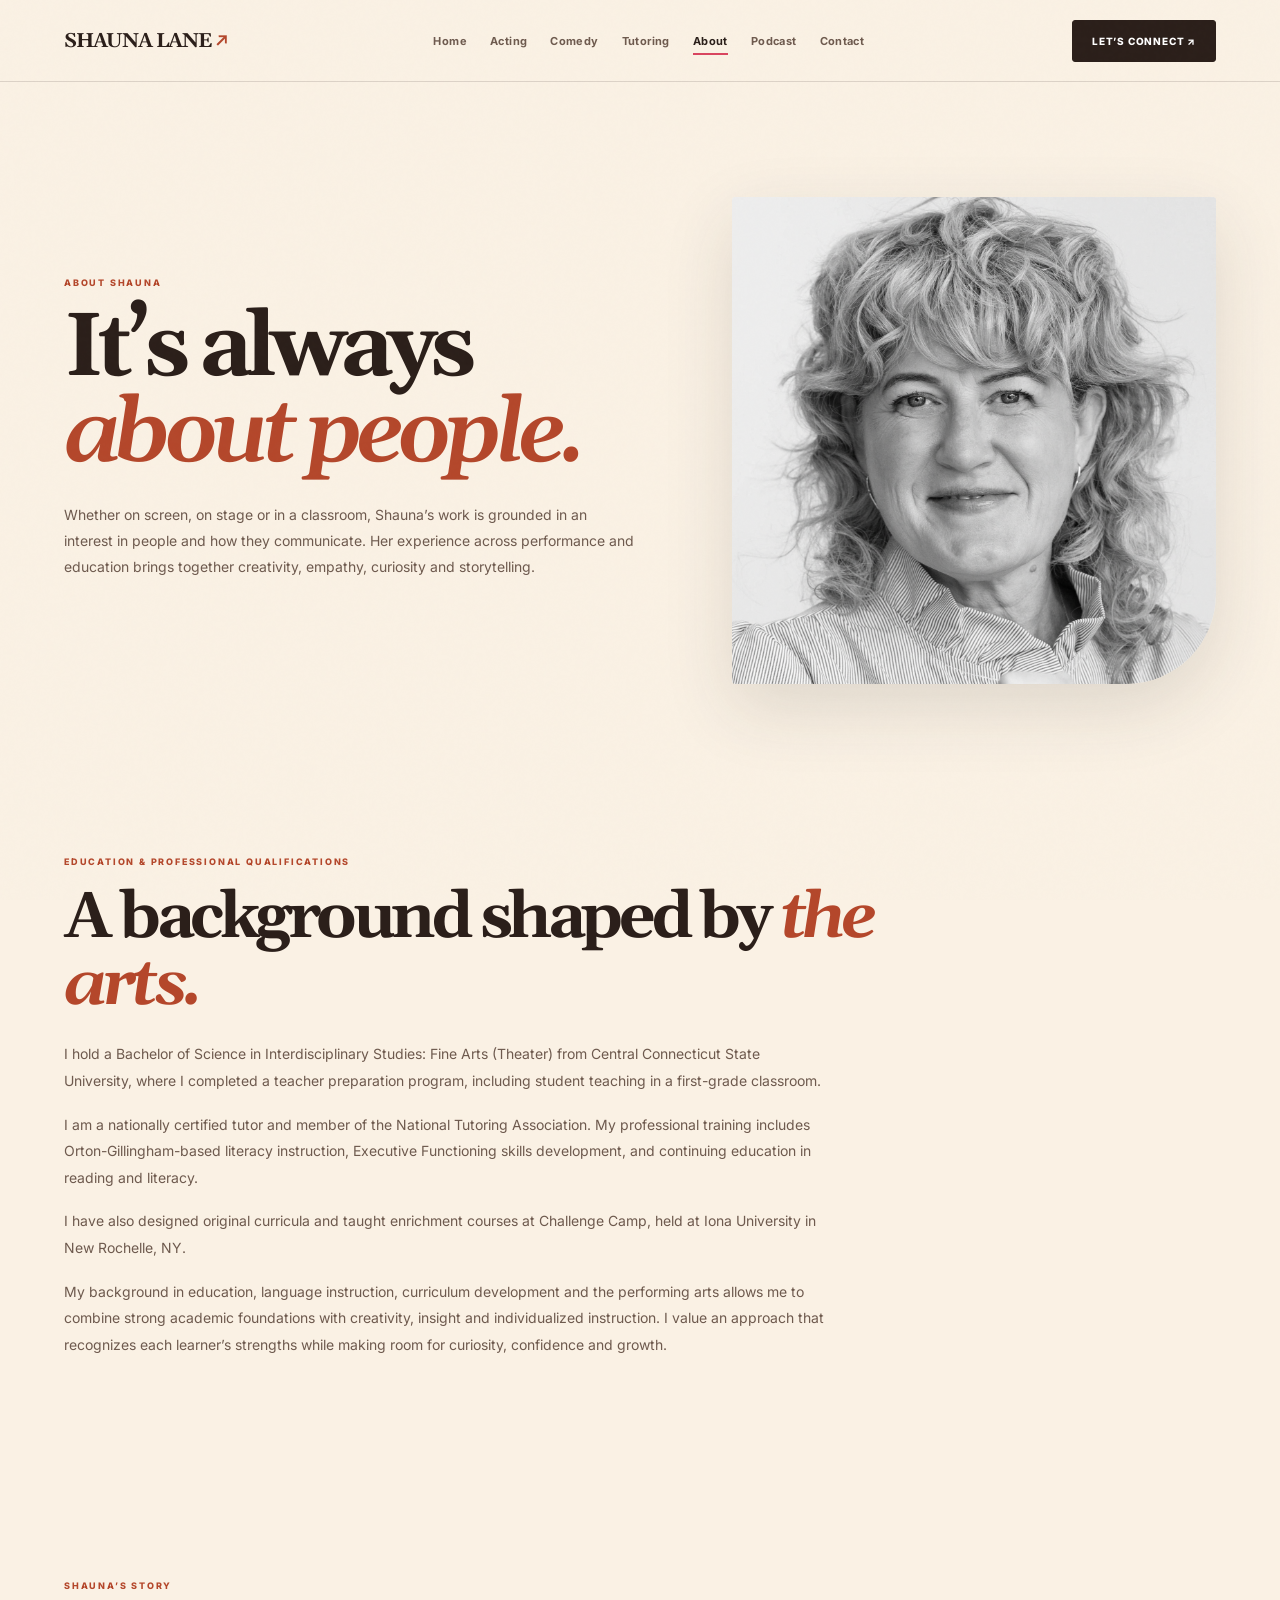
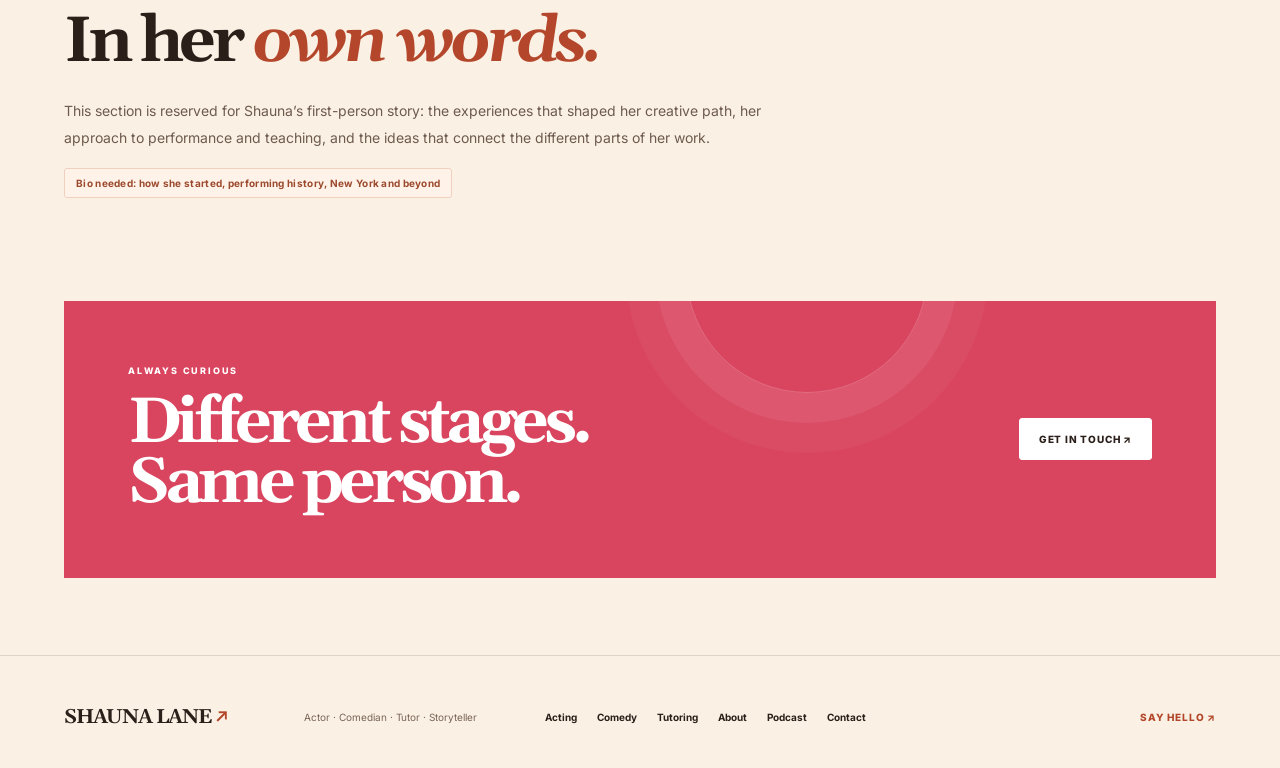
==== about.html @ a424e6a2 "Add files via upload" ====
<!doctype html><html lang="en"><head><meta charset="utf-8"><meta name="viewport" content="width=device-width,initial-scale=1"><meta name="theme-color" content="#faf1e4"><meta name="robots" content="noindex"><title>About Shauna Lane</title><meta name="description" content="A performer and educator whose worlds are connected by curiosity, communication and story."><link rel="stylesheet" href="style.css"></head><body><div class="progress" id="progress"></div><header class="topbar"><a class="wordmark" href="index.html">SHAUNA LANE<span>↗</span></a><nav id="nav"><a class="" href="index.html">Home</a><a class="" href="acting.html">Acting</a><a class="" href="comedy.html">Comedy</a><a class="" href="tutoring.html">Tutoring</a><a class="active" href="about.html">About</a><a class="" href="podcast.html">Podcast</a><a class="" href="contact.html">Contact</a></nav><a class="connect" href="contact.html">LET’S CONNECT ↗</a><button class="menu" id="menu" aria-label="Toggle navigation" aria-expanded="false">☰</button></header><main><section class="page-hero"><div><div class="eyebrow">ABOUT SHAUNA</div><h1>It’s always<br><em>about people.</em></h1><p>Whether on screen, on stage or in a classroom, Shauna’s work is grounded in an interest in people and how they communicate. Her experience across performance and education brings together creativity, empathy, curiosity and storytelling.</p></div><img src="assets/tutoring.jpg" alt="" style="filter:grayscale(1);object-position:center 20%"></section><section class="section editorial-copy"><div class="eyebrow">EDUCATION & PROFESSIONAL QUALIFICATIONS</div><h2>A background shaped by <em>the arts.</em></h2><p>I hold a Bachelor of Science in Interdisciplinary Studies: Fine Arts (Theater) from Central Connecticut State University, where I completed a teacher preparation program, including student teaching in a first-grade classroom.</p><p>I am a nationally certified tutor and member of the National Tutoring Association. My professional training includes Orton-Gillingham-based literacy instruction, Executive Functioning skills development, and continuing education in reading and literacy.</p><p>I have also designed original curricula and taught enrichment courses at Challenge Camp, held at Iona University in New Rochelle, NY.</p><p>My background in education, language instruction, curriculum development and the performing arts allows me to combine strong academic foundations with creativity, insight and individualized instruction. I value an approach that recognizes each learner’s strengths while making room for curiosity, confidence and growth.</p></section><section class="section editorial-copy"><div class="eyebrow">SHAUNA’S STORY</div><h2>In her <em>own words.</em></h2><p>This section is reserved for Shauna’s first-person story: the experiences that shaped her creative path, her approach to performance and teaching, and the ideas that connect the different parts of her work.</p><span class="tbd">Bio needed: how she started, performing history, New York and beyond</span></section><section class="cta"><div><div class="eyebrow" style="color:#fff">ALWAYS CURIOUS</div><h2>Different stages.<br>Same person.</h2></div><a class="button" href="contact.html">GET IN TOUCH ↗</a></section></main><footer><a class="wordmark" href="index.html">SHAUNA LANE<span>↗</span></a><p>Actor · Comedian · Tutor · Storyteller</p><div class="footer-links"><a href="acting.html">Acting</a><a href="comedy.html">Comedy</a><a href="tutoring.html">Tutoring</a><a href="about.html">About</a><a href="podcast.html">Podcast</a><a href="contact.html">Contact</a></div><a href="mailto:shaunalaneproductions@gmail.com">SAY HELLO ↗</a></footer><script src="script.js"></script></body></html>
---- style.css ----
@import url('https://fonts.googleapis.com/css2?family=Gelasio:ital,wght@0,500;0,700;1,500&family=Inter:wght@400;500;600;800&display=swap');

:root{
  --paper:#faf1e4;--paper-2:#f3e3cc;--ink:#2b1f1a;--muted:#7a6458;
  --blue:#b4472b;--blue-deep:#8f3519;--orange:#d9455f;--lime:#f6c453;
  --card:#fffaf2;--line:rgba(43,31,26,.14);--shadow:0 24px 70px rgba(90,45,20,.14);
  --ease:cubic-bezier(.2,.75,.25,1);--radius:8px;
}
*{box-sizing:border-box}
html{scroll-behavior:smooth;scroll-padding-top:90px}
body{margin:0;background:var(--paper);color:var(--ink);font-family:'Inter',sans-serif;overflow-x:hidden}
body:before{content:"";position:fixed;inset:0;pointer-events:none;z-index:50;opacity:.12;background-image:url("data:image/svg+xml,%3Csvg viewBox='0 0 180 180' xmlns='http://www.w3.org/2000/svg'%3E%3Cfilter id='n'%3E%3CfeTurbulence type='fractalNoise' baseFrequency='.9' numOctaves='3' stitchTiles='stitch'/%3E%3C/filter%3E%3Crect width='100%25' height='100%25' filter='url(%23n)' opacity='.12'/%3E%3C/svg%3E")}
a{color:inherit;text-decoration:none}
img,video{display:block;max-width:100%;object-fit:cover}
button,a{-webkit-tap-highlight-color:transparent}
::selection{background:var(--lime);color:var(--ink)}
.progress{height:3px;position:fixed;top:0;left:0;width:0;background:var(--orange);z-index:100;transition:width .08s linear}
.topbar{height:82px;padding:0 5vw;display:flex;align-items:center;justify-content:space-between;border-bottom:1px solid var(--line);background:rgba(250,241,228,.88);position:sticky;top:0;z-index:40;backdrop-filter:blur(18px);transition:height .35s var(--ease),box-shadow .35s}
.topbar.scrolled{height:68px;box-shadow:0 8px 30px rgba(90,45,20,.08)}
.wordmark{font-family:Gelasio,sans-serif;font-weight:800;font-size:20px;letter-spacing:-1.2px;white-space:nowrap}
.wordmark span{color:var(--blue);margin-left:5px;display:inline-block;transition:transform .3s}
.wordmark:hover span{transform:translate(3px,-3px)}
.topbar nav{display:flex;gap:clamp(13px,1.8vw,26px);font-size:11px;font-weight:700;letter-spacing:.035em}
.topbar nav a{position:relative;padding:9px 0;color:#6e5a4e;transition:color .25s}
.topbar nav a:after{content:"";position:absolute;left:0;bottom:2px;width:100%;height:2px;background:var(--orange);transform:scaleX(0);transform-origin:right;transition:transform .35s var(--ease)}
.topbar nav a:hover,.topbar nav a.active{color:var(--ink)}
.topbar nav a:hover:after,.topbar nav a.active:after{transform:scaleX(1);transform-origin:left}
.connect,.button{display:inline-flex;align-items:center;justify-content:center;gap:15px;padding:14px 19px;background:var(--ink);color:white;border-radius:3px;font-size:10px;font-weight:800;letter-spacing:.08em;border:1px solid var(--ink);cursor:pointer;transition:transform .3s var(--ease),background .3s,color .3s,box-shadow .3s;position:relative;overflow:hidden}
.connect:hover,.button:hover{background:var(--blue);border-color:var(--blue);color:#fff;transform:translateY(-3px);box-shadow:0 12px 25px rgba(180,71,43,.25)}
.button:active,.connect:active{transform:translateY(-1px)}
.menu{display:none;background:none;border:1px solid var(--line);border-radius:50%;width:42px;height:42px;font-size:19px;cursor:pointer}
.wrap{width:min(1240px,90vw);margin:auto}
.eyebrow{font-size:9px;text-transform:uppercase;letter-spacing:.2em;font-weight:800;color:var(--blue);margin-bottom:18px}
.hero{min-height:min(760px,calc(100vh - 82px));display:grid;grid-template-columns:.88fr 1.12fr;align-items:center;gap:4vw;padding:65px 5vw 78px;overflow:hidden}
.hero-copy{position:relative;z-index:2}
.hero h1{font:800 clamp(58px,8vw,118px)/.88 Gelasio,sans-serif;letter-spacing:-.09em;margin:0 0 27px;max-width:700px}
.hero h1 em{font-family:'Gelasio',serif;font-weight:600;letter-spacing:-.075em;color:var(--blue)}
.hero .intro{font-size:15px;line-height:1.8;max-width:390px;color:#6e5a4e;margin:0 0 27px}
.hero .tagline{font-size:14px;font-weight:700;margin:0 0 16px}
.hero .button{margin-top:4px}
.hero-visual{height:clamp(420px,43vw,590px);position:relative;isolation:isolate}
.hero-photo{position:absolute;right:3%;top:0;width:77%;height:100%;object-position:center;border-radius:3px 3px 130px 3px;filter:saturate(1.02);box-shadow:var(--shadow);animation:heroIn 1.1s var(--ease) both}
.hero-visual:before{content:'01';position:absolute;z-index:2;left:0;top:25px;font:800 22px Gelasio;color:var(--orange)}
.hero-visual:after{content:'SHAUNA LANE / ACTOR • COMEDIAN';position:absolute;bottom:0;right:0;writing-mode:vertical-rl;font-size:8px;letter-spacing:.2em;font-weight:800}
.photo-float{position:absolute;left:0;bottom:35px;width:36%;height:210px;border:8px solid var(--paper);box-shadow:0 12px 30px #0002;z-index:3;overflow:hidden;animation:floatIn 1.1s .2s var(--ease) both}
.photo-float img{width:100%;height:100%;transition:transform .8s var(--ease)}
.photo-float:hover img{transform:scale(1.08)}
.hero-label{position:absolute;right:0;top:24px;background:var(--lime);padding:13px 15px;font-size:9px;letter-spacing:.12em;font-weight:800;z-index:4;transform:translateX(15%);box-shadow:0 8px 20px #0001}
.hero-index{position:absolute;left:0;top:50%;background:var(--blue);color:white;padding:14px 17px;z-index:3;writing-mode:vertical-rl;font-size:9px;letter-spacing:.17em}
.ticker{background:var(--blue);color:white;overflow:hidden;padding:17px 0;font-size:10px;letter-spacing:.18em;font-weight:800;white-space:nowrap}
.ticker span{display:inline-block;padding:0 30px;animation:ticker 34s linear infinite}
@keyframes ticker{to{transform:translateX(-35%)}}
.section{padding:clamp(68px,8vw,112px) 5vw}
.section-head{display:flex;align-items:end;justify-content:space-between;gap:30px;margin-bottom:38px}
.section-head h2,.page-hero h1{font:700 clamp(42px,6vw,80px)/.96 Gelasio,sans-serif;letter-spacing:-.075em;margin:0}
.section-head h2 em,.page-hero h1 em{font-family:'Gelasio',serif;font-weight:600;color:var(--blue)}
.section-head p{max-width:340px;line-height:1.75;color:var(--muted);font-size:13px;margin:0}
.work-grid{display:grid;grid-template-columns:1.2fr .8fr .8fr;gap:16px}
.work-card{background:var(--card);border:1px solid var(--line);padding:11px;display:flex;flex-direction:column;min-width:0;position:relative;overflow:hidden;transition:transform .45s var(--ease),box-shadow .45s,border-color .3s}
.work-card:hover{transform:translateY(-8px);box-shadow:var(--shadow);border-color:transparent}
.work-card img{height:260px;width:100%;filter:saturate(.98);transition:transform .8s var(--ease),filter .5s}
.work-card:hover img{transform:scale(1.035);filter:saturate(1)}
.work-card:first-child img{height:350px}
.work-card .num{font-size:9px;color:var(--orange);font-weight:800;letter-spacing:.14em;margin:18px 0 9px}
.work-card h3{font:700 25px Gelasio;letter-spacing:-.055em;margin:0 0 8px}
.work-card p{font-size:12px;line-height:1.7;color:var(--muted);margin:0 0 22px}
.text-link{font-size:10px;font-weight:800;letter-spacing:.08em;margin-top:auto;color:var(--blue);display:inline-flex;align-items:center;gap:8px}
.text-link:after{content:"↗";transition:transform .25s}
.text-link:hover:after{transform:translate(3px,-3px)}
.split{display:grid;grid-template-columns:1fr 1fr;min-height:470px;overflow:hidden}
.split-image{overflow:hidden;min-height:470px}
.split-image img{width:100%;height:100%;min-height:470px;transition:transform 1s var(--ease)}
.split:hover .split-image img{transform:scale(1.035)}
.split-copy{padding:clamp(40px,7vw,100px);background:var(--lime);display:flex;flex-direction:column;justify-content:center}
.split-copy.blue{background:#f9d9c4}
.split-copy h2{font:800 clamp(42px,5vw,76px)/.94 Gelasio;letter-spacing:-.085em;margin:0 0 20px}
.split-copy p{line-height:1.8;font-size:14px;max-width:430px;color:#5a463b}
.split-copy .button{align-self:flex-start;margin-top:14px}
.about-row{display:grid;grid-template-columns:1fr .8fr 1fr;gap:30px;align-items:center}
.about-row img{height:400px;width:100%}
.about-row h2{font:800 clamp(42px,5vw,66px)/.95 Gelasio;letter-spacing:-.07em;margin:0 0 20px}
.about-row p{line-height:1.8;color:#6e5a4e;font-size:14px}
.quote-block{border-left:3px solid var(--orange);padding:8px 0 8px 24px;font:italic 26px/1.35 'Gelasio',serif}
.mini-stats{display:flex;gap:25px;margin-top:25px}
.mini-stats strong{display:block;font:800 22px Gelasio}
.mini-stats span{font-size:10px;color:var(--muted);text-transform:uppercase;letter-spacing:.1em}
.podcast-row{display:grid;grid-template-columns:.75fr 1.25fr;gap:5vw;align-items:center;background:#3a2219;color:white;padding:clamp(28px,5vw,70px);position:relative;overflow:hidden}
.podcast-row:after{content:"";position:absolute;width:330px;height:330px;border:1px solid #ffffff22;border-radius:50%;right:-120px;top:-150px;box-shadow:0 0 0 35px #ffffff08,0 0 0 70px #ffffff05;pointer-events:none}
.podcast-art{aspect-ratio:1/1;background:var(--orange);display:flex;align-items:center;justify-content:center;color:#fff;font:800 clamp(32px,5vw,66px)/.9 Gelasio;letter-spacing:-.07em;text-align:center;overflow:hidden}
.podcast-art img{width:100%;height:100%;transition:transform .8s var(--ease)}
.podcast-row:hover .podcast-art img{transform:scale(1.04)}
.podcast-row h2{font:700 clamp(36px,5vw,68px)/.98 Gelasio;letter-spacing:-.075em;margin:0 0 18px}
.podcast-row p{color:#ead7c6;line-height:1.8;font-size:14px;max-width:500px}
.testimonial-grid,.tgrid{display:grid;grid-template-columns:repeat(3,1fr);gap:14px}
.testimonial{background:var(--card);border:1px solid var(--line);padding:clamp(20px,2.5vw,30px);transition:transform .35s,box-shadow .35s}
.testimonial:hover{transform:translateY(-5px);box-shadow:0 16px 40px #0000000b}
.testimonial p{font:italic 18px/1.55 'Gelasio',serif;margin:0 0 20px}
.testimonial small{font-size:9px;letter-spacing:.14em;font-weight:800;color:var(--blue)}
.cta{margin:0 5vw clamp(45px,6vw,80px);background:var(--orange);color:white;padding:clamp(32px,5vw,66px);display:flex;align-items:center;justify-content:space-between;gap:30px;position:relative;overflow:hidden}
.cta:after{content:"";position:absolute;width:240px;height:240px;border:1px solid #ffffff35;border-radius:50%;right:25%;top:-150px;box-shadow:0 0 0 30px #ffffff12,0 0 0 60px #ffffff08;pointer-events:none}
.cta h2{font:800 clamp(35px,5vw,68px)/.94 Gelasio;letter-spacing:-.075em;margin:0}
.cta .button{background:white;color:var(--ink);border-color:white;z-index:1}
.cta .button:hover{background:var(--ink);color:white;border-color:var(--ink)}
.page-hero{padding:clamp(70px,9vw,120px) 5vw 70px;display:grid;grid-template-columns:1fr .8fr;gap:5vw;align-items:center}
.page-hero h1{font-size:clamp(48px,7vw,92px)}
.page-hero p{max-width:570px;line-height:1.85;color:#6e5a4e;font-size:14px;margin:24px 0}
.page-hero img{height:clamp(320px,38vw,500px);width:100%;border-radius:3px 3px 90px 3px;box-shadow:var(--shadow)}
.tags{display:inline-block;margin-top:15px;color:var(--blue);font-size:11px;font-weight:700;letter-spacing:.04em}
.content-grid{display:grid;grid-template-columns:repeat(3,1fr);gap:16px}
.content-card{border:1px solid var(--line);background:var(--card);padding:11px;overflow:hidden;transition:transform .35s var(--ease),box-shadow .35s}
.content-card:hover{transform:translateY(-5px);box-shadow:var(--shadow)}
.content-card img{width:100%;height:260px;transition:transform .7s var(--ease)}
.content-card:hover img{transform:scale(1.025)}
.content-card figcaption{font-size:12px;line-height:1.7;color:var(--muted);padding:13px 5px 5px}
.content-card h3{font:700 24px Gelasio;letter-spacing:-.05em}
.content-card .in{padding:15px}
.content-card .in h3{font-size:22px;margin:0 0 12px}
.content-card .in p,.content-card .in li{font-size:12px;line-height:1.75;color:#6e5a4e}
.content-card ul{padding-left:18px}
.bw{filter:grayscale(1);transition:filter .5s}
.content-card:hover .bw{filter:grayscale(.25)}
.vgrid{display:grid;grid-template-columns:repeat(2,1fr);gap:18px}
.vcard{background:var(--card);border:1px solid var(--line);padding:11px;overflow:hidden;transition:transform .35s,box-shadow .35s}
.vcard:hover{transform:translateY(-5px);box-shadow:var(--shadow)}
.vcard video{width:100%;aspect-ratio:16/9;background:#2a1a14;object-fit:cover}
.vcard h3{font:700 22px Gelasio;letter-spacing:-.05em;margin:17px 7px 5px}
.vcard p{margin:0 7px 10px;font-size:11px;color:var(--muted)}
.editorial-copy{max-width:980px}
.editorial-copy h2{font:700 clamp(36px,5vw,66px)/1.05 Gelasio;letter-spacing:-.07em;margin:0 0 22px;max-width:900px}
.editorial-copy h2 em{font-family:'Gelasio',serif;color:var(--blue)}
.editorial-copy p{max-width:760px;font-size:14px;line-height:1.9;color:#6e5a4e;margin:0 0 17px}
.tbd{display:inline-flex;align-items:center;gap:8px;background:#fff2e9;color:#9b4a2d;border:1px solid #f1d0c0;padding:8px 11px;font-size:10px;font-weight:700;letter-spacing:.03em;border-radius:3px}
.list-panel{border-top:1px solid var(--line)}
.list-item{display:grid;grid-template-columns:70px 1fr;gap:20px;padding:24px 0;border-bottom:1px solid var(--line);font-size:13px;line-height:1.8;color:#5f4b40}
.list-item b{font:800 15px Gelasio;color:var(--orange)}
.tgrid{grid-template-columns:repeat(2,1fr)}
.ci-wrap{display:grid;grid-template-columns:repeat(2,1fr);gap:14px}
.ci{background:var(--card);border:1px solid var(--line);padding:clamp(22px,3vw,34px);transition:transform .35s,box-shadow .35s}
.ci:hover{transform:translateY(-4px);box-shadow:var(--shadow)}
.ci span{display:block;color:var(--blue);font-size:9px;font-weight:800;letter-spacing:.16em;margin-bottom:14px}
.ci b{font:700 22px Gelasio;letter-spacing:-.05em}
.ci p{font-size:13px;line-height:1.9;color:#6e5a4e;margin-bottom:0}
.ci a{color:var(--blue);text-decoration:underline;text-decoration-color:#ebbfa9;text-underline-offset:3px}
footer{padding:45px 5vw 35px;border-top:1px solid var(--line);display:grid;grid-template-columns:1fr 1fr 2fr 1fr;align-items:center;gap:25px}
footer p{font-size:10px;color:var(--muted)}
.footer-links{display:flex;flex-wrap:wrap;gap:13px 20px;font-size:10px;font-weight:700}
footer>a:last-child{font-size:10px;font-weight:800;color:var(--blue);text-align:right;letter-spacing:.08em}
.reveal{opacity:0;transform:translateY(24px);transition:opacity .8s var(--ease),transform .8s var(--ease)}
.reveal.visible{opacity:1;transform:translateY(0)}
.reveal-delay-1{transition-delay:.1s}.reveal-delay-2{transition-delay:.2s}.reveal-delay-3{transition-delay:.3s}
@keyframes heroIn{from{opacity:0;transform:translateY(24px) scale(.985)}to{opacity:1;transform:translateY(0) scale(1)}}
@keyframes floatIn{from{opacity:0;transform:translate(-18px,18px)}to{opacity:1;transform:translate(0,0)}}
.back-top{position:fixed;right:22px;bottom:22px;width:44px;height:44px;border:0;border-radius:50%;background:var(--ink);color:white;font-size:18px;z-index:30;cursor:pointer;opacity:0;pointer-events:none;transform:translateY(10px);transition:.3s}
.back-top.show{opacity:1;pointer-events:auto;transform:translateY(0)}
.back-top:hover{background:var(--blue);transform:translateY(-3px)}
@media(max-width:1050px){
 .topbar{padding:0 4vw}.topbar nav{gap:13px}.connect{padding:12px 13px;font-size:9px}
 .hero{padding-left:4vw;padding-right:4vw}.section{padding-left:4vw;padding-right:4vw}
 .work-grid{grid-template-columns:repeat(3,1fr)}.work-card:first-child img,.work-card img{height:250px}
 footer{grid-template-columns:1fr 1fr}.footer-links{grid-column:1/-1;grid-row:2}
}
@media(max-width:760px){
 .topbar{height:70px;padding:0 5vw}.topbar.scrolled{height:64px}.wordmark{font-size:18px}.connect{display:none}.menu{display:block}
 .topbar nav{position:absolute;top:calc(100% + 1px);left:0;right:0;background:rgba(250,241,228,.98);backdrop-filter:blur(18px);padding:12px 5vw 22px;display:flex;flex-direction:column;gap:0;border-bottom:1px solid var(--line);box-shadow:0 18px 30px #0000000b;opacity:0;visibility:hidden;transform:translateY(-8px);transition:.3s}
 .topbar nav.open{opacity:1;visibility:visible;transform:translateY(0)}
 .topbar nav a{padding:13px 0;border-bottom:1px solid var(--line)}.topbar nav a:after{display:none}
 .hero{min-height:0;grid-template-columns:1fr;gap:40px;padding:65px 5vw 55px}
 .hero h1{font-size:clamp(58px,15vw,90px)}.hero .intro{font-size:14px}
 .hero-visual{height:clamp(350px,100vw,470px);margin:0 2vw 15px}
 .hero-photo{width:82%;right:2%;border-bottom-right-radius:85px}
 .photo-float{width:38%;height:150px;bottom:20px;border-width:6px}
 .hero-label{font-size:8px;right:2%;top:10px;transform:none;padding:10px}
 .hero-index{top:42%;padding:10px 12px;font-size:8px}
 .section{padding:66px 5vw}.section-head{display:block;margin-bottom:25px}.section-head p{margin-top:14px}
 .work-grid{grid-template-columns:1fr;gap:13px}.work-card{padding:10px}.work-card img,.work-card:first-child img{height:clamp(220px,68vw,340px)}
 .work-card h3{font-size:23px}
 .split{grid-template-columns:1fr}.split-image,.split-image img{min-height:0;height:clamp(300px,85vw,460px)}
 .split-copy{padding:52px 8vw}.split-copy h2{font-size:clamp(43px,12vw,64px)}
 .podcast-row{grid-template-columns:1fr;gap:27px;padding:28px}.podcast-art{max-height:330px;aspect-ratio:1.25/1}
 .page-hero{grid-template-columns:1fr;padding:65px 5vw 30px;gap:25px}.page-hero h1{font-size:clamp(50px,13vw,76px)}.page-hero img{height:clamp(280px,80vw,420px)}
 .content-grid{grid-template-columns:1fr}.content-card img{height:clamp(230px,70vw,340px)}
 .vgrid{grid-template-columns:1fr}.tgrid,.ci-wrap{grid-template-columns:1fr}
 .list-item{grid-template-columns:42px 1fr;gap:12px;padding:20px 0}
 .cta{margin:0 5vw 50px;padding:32px 26px;display:block}.cta h2{font-size:clamp(38px,10vw,56px)}.cta .button{margin-top:24px}
 footer{padding:35px 5vw;grid-template-columns:1fr 1fr;gap:12px}
 footer .wordmark{grid-column:1}.footer-links{grid-column:1/-1;grid-row:auto;padding:12px 0}.footer-links a{padding:5px 0}
 footer>a:last-child{text-align:left}
}
@media(prefers-reduced-motion:reduce){
 *,*:before,*:after{scroll-behavior:auto!important;animation-duration:.01ms!important;animation-iteration-count:1!important;transition-duration:.01ms!important}
 .reveal{opacity:1;transform:none}
}
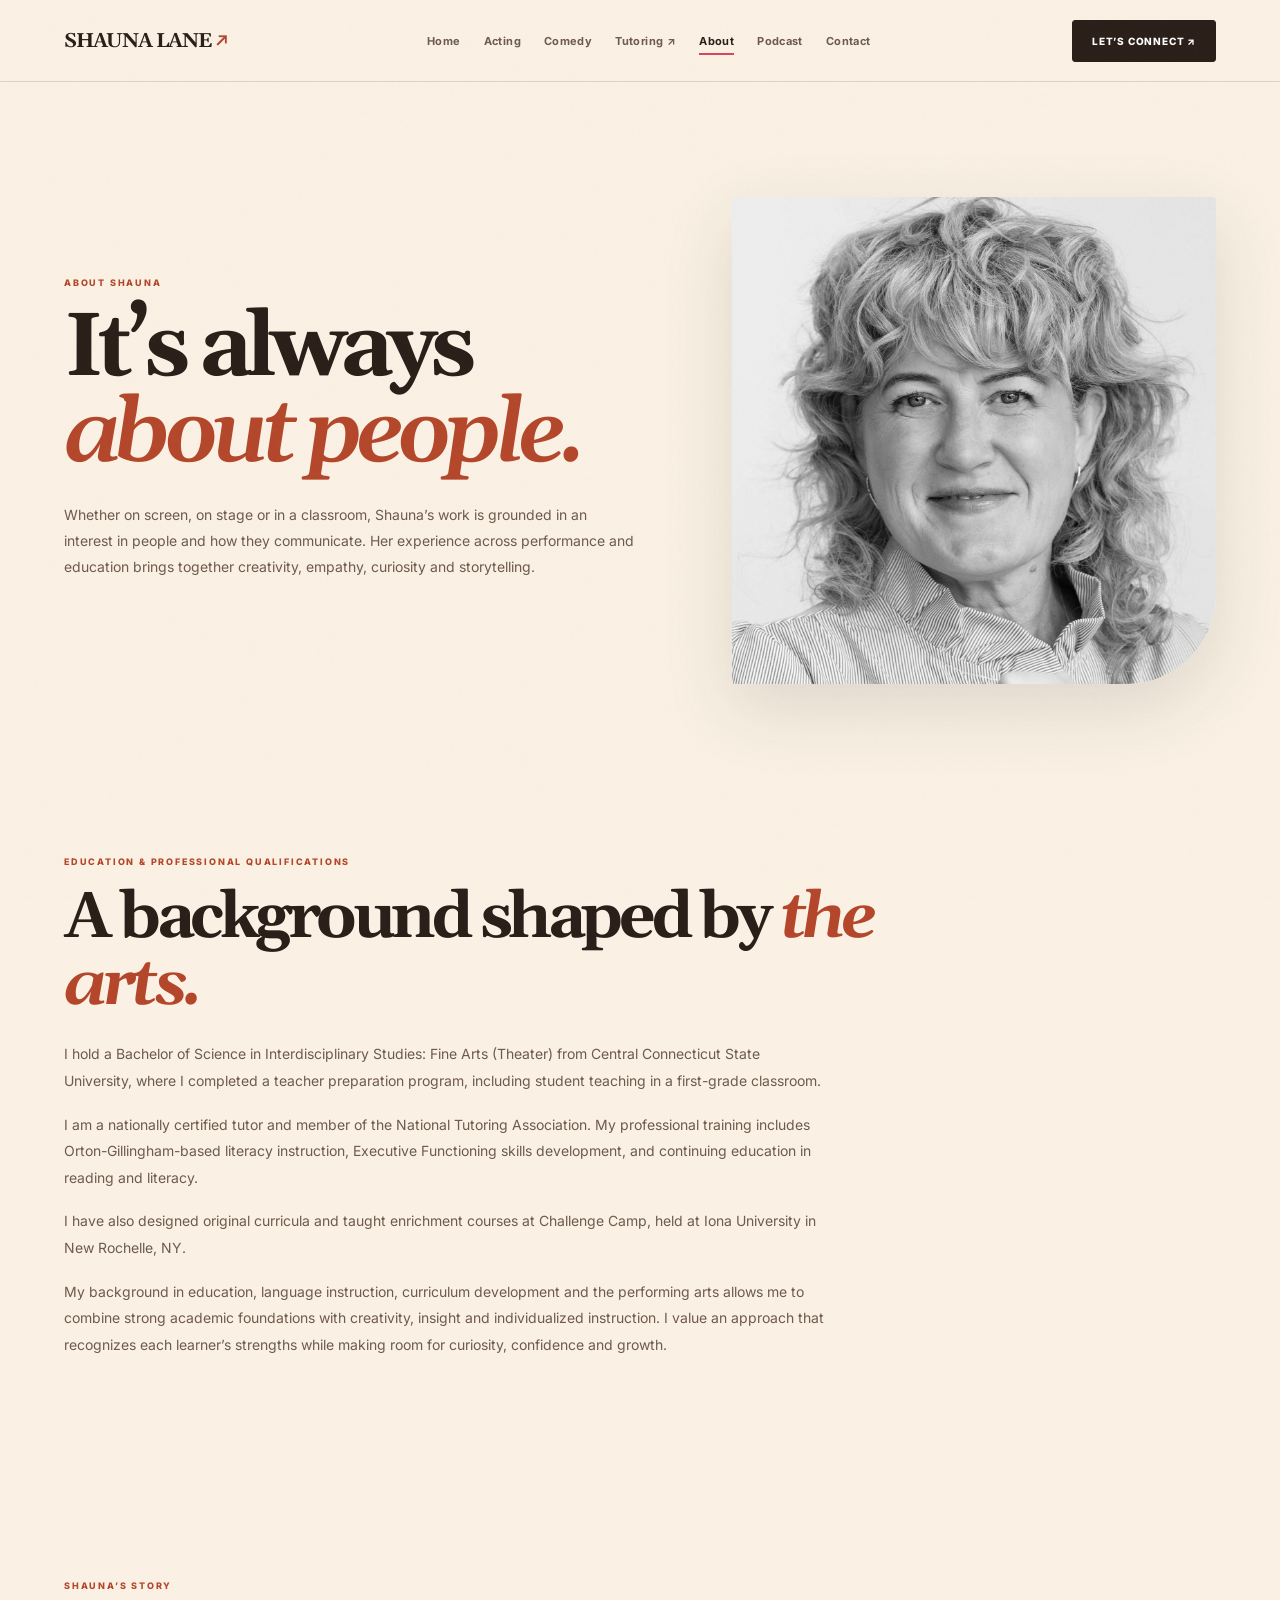
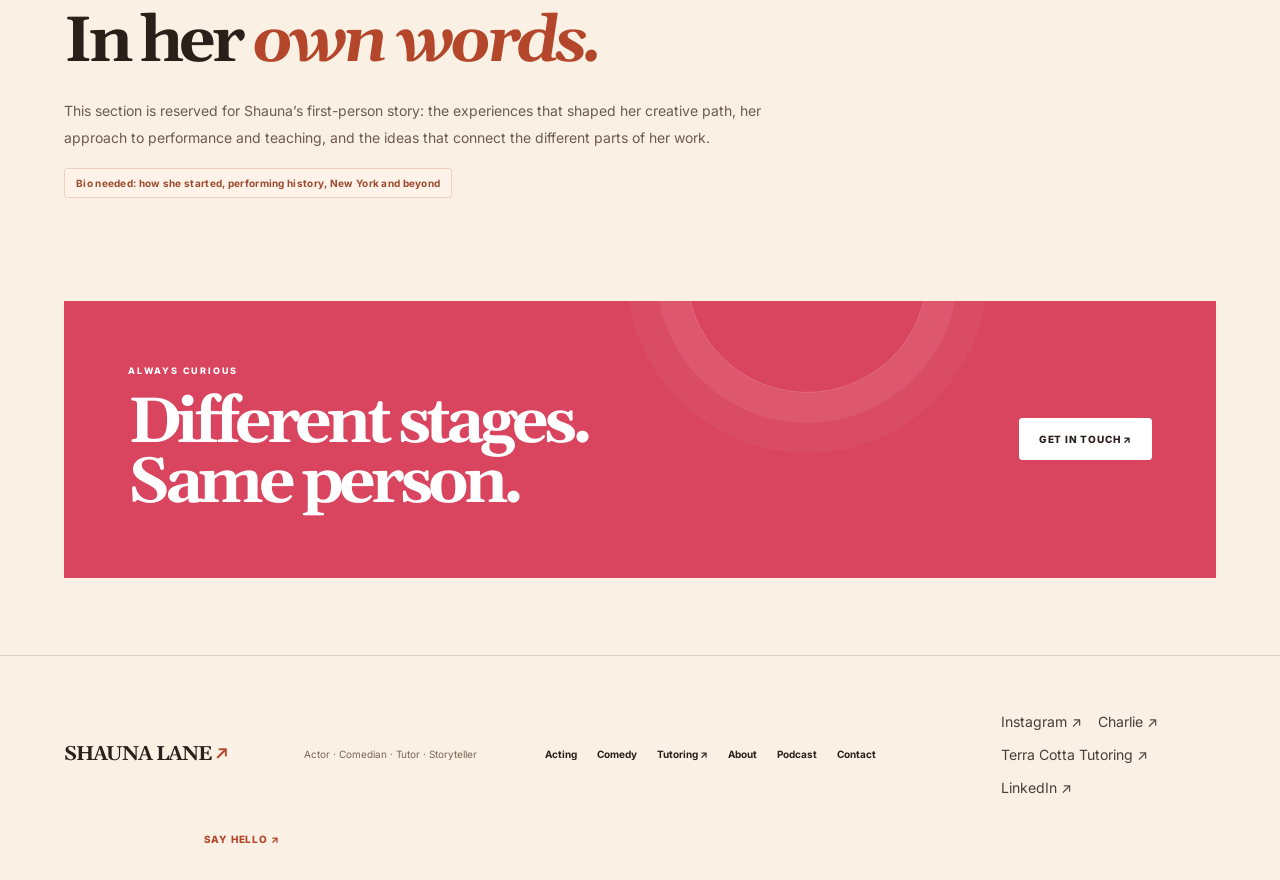
==== commit 91c1abbc: "Fix mobile layout squashing, push Meet Charlie to top, add 3D scroll testimonials, and update button" ====
--- a/about.html
+++ b/about.html
@@ -1 +1,87 @@
-<!doctype html><html lang="en"><head><meta charset="utf-8"><meta name="viewport" content="width=device-width,initial-scale=1"><meta name="theme-color" content="#faf1e4"><meta name="robots" content="noindex"><title>About Shauna Lane</title><meta name="description" content="A performer and educator whose worlds are connected by curiosity, communication and story."><link rel="stylesheet" href="style.css"></head><body><div class="progress" id="progress"></div><header class="topbar"><a class="wordmark" href="index.html">SHAUNA LANE<span>↗</span></a><nav id="nav"><a class="" href="index.html">Home</a><a class="" href="acting.html">Acting</a><a class="" href="comedy.html">Comedy</a><a class="" href="tutoring.html">Tutoring</a><a class="active" href="about.html">About</a><a class="" href="podcast.html">Podcast</a><a class="" href="contact.html">Contact</a></nav><a class="connect" href="contact.html">LET’S CONNECT ↗</a><button class="menu" id="menu" aria-label="Toggle navigation" aria-expanded="false">☰</button></header><main><section class="page-hero"><div><div class="eyebrow">ABOUT SHAUNA</div><h1>It’s always<br><em>about people.</em></h1><p>Whether on screen, on stage or in a classroom, Shauna’s work is grounded in an interest in people and how they communicate. Her experience across performance and education brings together creativity, empathy, curiosity and storytelling.</p></div><img src="assets/tutoring.jpg" alt="" style="filter:grayscale(1);object-position:center 20%"></section><section class="section editorial-copy"><div class="eyebrow">EDUCATION & PROFESSIONAL QUALIFICATIONS</div><h2>A background shaped by <em>the arts.</em></h2><p>I hold a Bachelor of Science in Interdisciplinary Studies: Fine Arts (Theater) from Central Connecticut State University, where I completed a teacher preparation program, including student teaching in a first-grade classroom.</p><p>I am a nationally certified tutor and member of the National Tutoring Association. My professional training includes Orton-Gillingham-based literacy instruction, Executive Functioning skills development, and continuing education in reading and literacy.</p><p>I have also designed original curricula and taught enrichment courses at Challenge Camp, held at Iona University in New Rochelle, NY.</p><p>My background in education, language instruction, curriculum development and the performing arts allows me to combine strong academic foundations with creativity, insight and individualized instruction. I value an approach that recognizes each learner’s strengths while making room for curiosity, confidence and growth.</p></section><section class="section editorial-copy"><div class="eyebrow">SHAUNA’S STORY</div><h2>In her <em>own words.</em></h2><p>This section is reserved for Shauna’s first-person story: the experiences that shaped her creative path, her approach to performance and teaching, and the ideas that connect the different parts of her work.</p><span class="tbd">Bio needed: how she started, performing history, New York and beyond</span></section><section class="cta"><div><div class="eyebrow" style="color:#fff">ALWAYS CURIOUS</div><h2>Different stages.<br>Same person.</h2></div><a class="button" href="contact.html">GET IN TOUCH ↗</a></section></main><footer><a class="wordmark" href="index.html">SHAUNA LANE<span>↗</span></a><p>Actor · Comedian · Tutor · Storyteller</p><div class="footer-links"><a href="acting.html">Acting</a><a href="comedy.html">Comedy</a><a href="tutoring.html">Tutoring</a><a href="about.html">About</a><a href="podcast.html">Podcast</a><a href="contact.html">Contact</a></div><a href="mailto:shaunalaneproductions@gmail.com">SAY HELLO ↗</a></footer><script src="script.js"></script></body></html>+<!doctype html>
+<html lang="en">
+<head>
+  <meta charset="utf-8">
+  <meta name="viewport" content="width=device-width,initial-scale=1">
+  <meta name="theme-color" content="#faf1e4">
+  <meta name="robots" content="index, follow">
+  <title>About Shauna Lane</title>
+  <meta name="description" content="A performer and educator whose worlds are connected by curiosity, communication and story.">
+  <link rel="stylesheet" href="style.css">
+</head>
+<body>
+  <div class="progress" id="progress"></div>
+
+  <header class="topbar">
+    <a class="wordmark" href="index.html">SHAUNA LANE<span>↗</span></a>
+    <nav id="nav">
+      <a href="index.html">Home</a>
+      <a href="acting.html">Acting</a>
+      <a href="comedy.html">Comedy</a>
+      <a href="https://terracottatutoring.com/" target="_blank" rel="noopener">Tutoring ↗</a>
+      <a class="active" href="about.html">About</a>
+      <a href="podcast.html">Podcast</a>
+      <a href="contact.html">Contact</a>
+    </nav>
+    <a class="connect" href="contact.html">LET’S CONNECT ↗</a>
+    <button class="menu" id="menu" aria-label="Toggle navigation" aria-expanded="false">☰</button>
+  </header>
+
+  <main>
+    <section class="page-hero">
+      <div>
+        <div class="eyebrow">ABOUT SHAUNA</div>
+        <h1>It’s always<br><em>about people.</em></h1>
+        <p>Whether on screen, on stage or in a classroom, Shauna’s work is grounded in an interest in people and how they communicate. Her experience across performance and education brings together creativity, empathy, curiosity and storytelling.</p>
+      </div>
+      <img src="assets/tutoring.jpg" alt="Shauna Lane portrait" style="filter:grayscale(1);object-position:center 20%">
+    </section>
+
+    <section class="section editorial-copy">
+      <div class="eyebrow">EDUCATION &amp; PROFESSIONAL QUALIFICATIONS</div>
+      <h2>A background shaped by <em>the arts.</em></h2>
+      <p>I hold a Bachelor of Science in Interdisciplinary Studies: Fine Arts (Theater) from Central Connecticut State University, where I completed a teacher preparation program, including student teaching in a first-grade classroom.</p>
+      <p>I am a nationally certified tutor and member of the National Tutoring Association. My professional training includes Orton-Gillingham-based literacy instruction, Executive Functioning skills development, and continuing education in reading and literacy.</p>
+      <p>I have also designed original curricula and taught enrichment courses at Challenge Camp, held at Iona University in New Rochelle, NY.</p>
+      <p>My background in education, language instruction, curriculum development and the performing arts allows me to combine strong academic foundations with creativity, insight and individualized instruction. I value an approach that recognizes each learner’s strengths while making room for curiosity, confidence and growth.</p>
+    </section>
+
+    <section class="section editorial-copy">
+      <div class="eyebrow">SHAUNA’S STORY</div>
+      <h2>In her <em>own words.</em></h2>
+      <p>This section is reserved for Shauna’s first-person story: the experiences that shaped her creative path, her approach to performance and teaching, and the ideas that connect the different parts of her work.</p>
+      <span class="tbd">Bio needed: how she started, performing history, New York and beyond</span>
+    </section>
+
+    <section class="cta">
+      <div>
+        <div class="eyebrow" style="color:#fff">ALWAYS CURIOUS</div>
+        <h2>Different stages.<br>Same person.</h2>
+      </div>
+      <a class="button" href="contact.html">GET IN TOUCH ↗</a>
+    </section>
+  </main>
+
+  <footer>
+    <a class="wordmark" href="index.html">SHAUNA LANE<span>↗</span></a>
+    <p>Actor · Comedian · Tutor · Storyteller</p>
+    <div class="footer-links">
+      <a href="acting.html">Acting</a>
+      <a href="comedy.html">Comedy</a>
+      <a href="https://terracottatutoring.com/" target="_blank" rel="noopener">Tutoring ↗</a>
+      <a href="about.html">About</a>
+      <a href="podcast.html">Podcast</a>
+      <a href="contact.html">Contact</a>
+    </div>
+    <div style="display:flex;gap:16px;flex-wrap:wrap;align-items:center;font-size:0.88rem;margin:12px 0">
+      <a href="https://www.instagram.com/laneshauna" target="_blank" rel="noopener" style="opacity:0.85">Instagram ↗</a>
+      <a href="https://www.instagram.com/charliejustcharlie" target="_blank" rel="noopener" style="opacity:0.85">Charlie ↗</a>
+      <a href="https://www.instagram.com/terracottatutoring" target="_blank" rel="noopener" style="opacity:0.85">Terra Cotta Tutoring ↗</a>
+      <a href="https://www.linkedin.com/in/shauna-lane-bb55576a" target="_blank" rel="noopener" style="opacity:0.85">LinkedIn ↗</a>
+    </div>
+    <a href="mailto:shaunalaneproductions@gmail.com">SAY HELLO ↗</a>
+  </footer>
+
+  <script src="script.js"></script>
+</body>
+</html>
--- a/style.css
+++ b/style.css
@@ -187,6 +187,311 @@
  footer .wordmark{grid-column:1}.footer-links{grid-column:1/-1;grid-row:auto;padding:12px 0}.footer-links a{padding:5px 0}
  footer>a:last-child{text-align:left}
 }
+
+/* ==========================================================================
+   RESPONSIVE IMAGE GRIDS (PREVENTS SQUASHED PHOTOS ON MOBILE)
+   ========================================================================== */
+.stage-grid {
+  display: grid;
+  grid-template-columns: repeat(2, 1fr);
+  gap: 20px;
+}
+.stage-grid .content-card {
+  display: flex;
+  flex-direction: column;
+}
+.stage-grid .content-card img {
+  width: 100%;
+  height: 340px;
+  object-fit: cover;
+  border-radius: 4px;
+}
+
+.charlie-photo-grid {
+  display: grid;
+  grid-template-columns: repeat(4, 1fr);
+  gap: 16px;
+}
+.charlie-photo-grid .content-card {
+  overflow: hidden;
+}
+.charlie-photo-grid .content-card img {
+  width: 100%;
+  height: 380px;
+  object-fit: cover;
+  border-radius: 4px;
+  transition: transform 0.5s ease;
+}
+.charlie-photo-grid .content-card:hover img {
+  transform: scale(1.04);
+}
+
+@media(max-width: 900px) {
+  .charlie-photo-grid {
+    grid-template-columns: repeat(2, 1fr);
+    gap: 14px;
+  }
+  .charlie-photo-grid .content-card img {
+    height: 300px;
+  }
+}
+
+@media(max-width: 760px) {
+  .stage-grid {
+    grid-template-columns: 1fr !important;
+    gap: 24px !important;
+  }
+  .stage-grid .content-card img {
+    height: clamp(230px, 66vw, 320px) !important;
+    width: 100% !important;
+    object-fit: cover !important;
+  }
+  .charlie-photo-grid {
+    grid-template-columns: 1fr !important;
+    gap: 18px !important;
+  }
+  .charlie-photo-grid .content-card img {
+    height: clamp(280px, 85vw, 420px) !important;
+    width: 100% !important;
+    object-fit: cover !important;
+  }
+  .content-grid {
+    grid-template-columns: 1fr !important;
+    gap: 18px !important;
+  }
+  .content-card img {
+    width: 100% !important;
+    height: auto !important;
+    max-height: 380px !important;
+    object-fit: cover !important;
+  }
+}
+
+/* ==========================================================================
+   3D SCROLL TESTIMONIALS (WELL ALIGNED & INTERACTIVE)
+   ========================================================================== */
+.t3d-section {
+  padding: clamp(60px, 8vw, 100px) 5vw;
+  background: var(--paper-2);
+  border-top: 1px solid var(--line);
+  border-bottom: 1px solid var(--line);
+  position: relative;
+  overflow: hidden;
+}
+.t3d-container {
+  max-width: 1240px;
+  margin: 0 auto;
+}
+.t3d-header {
+  display: flex;
+  align-items: flex-end;
+  justify-content: space-between;
+  gap: 24px;
+  margin-bottom: 24px;
+  flex-wrap: wrap;
+}
+.t3d-header-left h2 {
+  font: 700 clamp(36px, 5.5vw, 68px)/0.98 Gelasio, serif;
+  letter-spacing: -0.07em;
+  margin: 0;
+}
+.t3d-header-left h2 em {
+  font-family: 'Gelasio', serif;
+  font-weight: 600;
+  color: var(--blue);
+}
+.t3d-header-left p {
+  color: var(--muted);
+  font-size: 14px;
+  line-height: 1.7;
+  max-width: 540px;
+  margin: 12px 0 0;
+}
+.t3d-controls {
+  display: flex;
+  align-items: center;
+  gap: 10px;
+}
+.t3d-arrow {
+  width: 44px;
+  height: 44px;
+  border-radius: 50%;
+  border: 1px solid var(--line);
+  background: var(--card);
+  color: var(--ink);
+  font-size: 20px;
+  cursor: pointer;
+  display: inline-flex;
+  align-items: center;
+  justify-content: center;
+  transition: all 0.25s ease;
+  box-shadow: 0 4px 12px rgba(43,31,26,0.06);
+}
+.t3d-arrow:hover {
+  background: var(--ink);
+  color: #fff;
+  border-color: var(--ink);
+  transform: scale(1.06);
+}
+.t3d-filters {
+  display: flex;
+  gap: 8px;
+  margin-bottom: 28px;
+  overflow-x: auto;
+  padding-bottom: 6px;
+  scrollbar-width: none;
+}
+.t3d-filters::-webkit-scrollbar {
+  display: none;
+}
+.t3d-filter-btn {
+  padding: 8px 18px;
+  border-radius: 20px;
+  border: 1px solid var(--line);
+  background: var(--card);
+  color: var(--muted);
+  font-size: 11px;
+  font-weight: 700;
+  letter-spacing: 0.05em;
+  cursor: pointer;
+  white-space: nowrap;
+  transition: all 0.25s ease;
+}
+.t3d-filter-btn.active, .t3d-filter-btn:hover {
+  background: var(--ink);
+  color: #fff;
+  border-color: var(--ink);
+}
+.t3d-viewport {
+  perspective: 1200px;
+  perspective-origin: center center;
+  overflow: hidden;
+  padding: 15px 0 35px;
+}
+.t3d-track {
+  display: flex;
+  gap: 24px;
+  overflow-x: auto;
+  scroll-snap-type: x mandatory;
+  scroll-behavior: smooth;
+  padding: 15px 10px 30px;
+  -webkit-overflow-scrolling: touch;
+  scrollbar-width: thin;
+  scrollbar-color: var(--orange) transparent;
+}
+.t3d-track::-webkit-scrollbar {
+  height: 6px;
+}
+.t3d-track::-webkit-scrollbar-track {
+  background: rgba(43,31,26,0.06);
+  border-radius: 3px;
+}
+.t3d-track::-webkit-scrollbar-thumb {
+  background: var(--orange);
+  border-radius: 3px;
+}
+.t3d-card {
+  flex: 0 0 clamp(320px, 82vw, 380px);
+  scroll-snap-align: center;
+  background: var(--card);
+  border: 1px solid var(--line);
+  border-radius: 12px;
+  padding: 28px 26px 24px;
+  display: flex;
+  flex-direction: column;
+  justify-content: space-between;
+  position: relative;
+  transition: transform 0.4s cubic-bezier(0.2, 0.75, 0.25, 1), box-shadow 0.4s ease, border-color 0.3s;
+  box-shadow: 0 16px 36px rgba(43, 31, 26, 0.08);
+  transform-style: preserve-3d;
+}
+.t3d-card:hover {
+  transform: translateY(-8px) rotateX(2deg) rotateY(-2deg) scale(1.02);
+  box-shadow: 0 24px 50px rgba(180, 71, 43, 0.16);
+  border-color: rgba(180, 71, 43, 0.3);
+}
+.t3d-card.hidden {
+  display: none !important;
+}
+.t3d-badge {
+  display: inline-block;
+  align-self: flex-start;
+  font-size: 9px;
+  font-weight: 800;
+  letter-spacing: 0.14em;
+  padding: 5px 11px;
+  border-radius: 12px;
+  margin-bottom: 16px;
+  text-transform: uppercase;
+}
+.t3d-badge.comedy {
+  background: #fde8e3;
+  color: #b4472b;
+}
+.t3d-badge.film {
+  background: #fbf3da;
+  color: #8c6418;
+}
+.t3d-badge.spark {
+  background: #fee2e2;
+  color: #991b1b;
+}
+.t3d-badge.tutoring {
+  background: #e6f2eb;
+  color: #2b704c;
+}
+.t3d-quote-mark {
+  font-family: 'Gelasio', serif;
+  font-size: 46px;
+  line-height: 0.7;
+  color: var(--orange);
+  opacity: 0.35;
+  display: block;
+  margin-bottom: 8px;
+}
+.t3d-body {
+  font-family: 'Gelasio', serif;
+  font-style: italic;
+  font-size: 15px;
+  line-height: 1.65;
+  color: var(--ink);
+  margin: 0 0 20px;
+  flex-grow: 1;
+}
+.t3d-author-box {
+  border-top: 1px solid var(--line);
+  padding-top: 14px;
+  display: flex;
+  flex-direction: column;
+  gap: 3px;
+}
+.t3d-author-name {
+  font-family: 'Inter', sans-serif;
+  font-size: 13px;
+  font-weight: 800;
+  letter-spacing: 0.04em;
+  color: var(--ink);
+}
+.t3d-author-role {
+  font-size: 11px;
+  color: var(--muted);
+  line-height: 1.4;
+}
+
+@media (max-width: 760px) {
+  .t3d-section {
+    padding: 50px 5vw;
+  }
+  .t3d-card {
+    flex: 0 0 85vw;
+    padding: 24px 20px 20px;
+  }
+  .t3d-body {
+    font-size: 14px;
+    line-height: 1.6;
+  }
+}
+
 @media(prefers-reduced-motion:reduce){
  *,*:before,*:after{scroll-behavior:auto!important;animation-duration:.01ms!important;animation-iteration-count:1!important;transition-duration:.01ms!important}
  .reveal{opacity:1;transform:none}
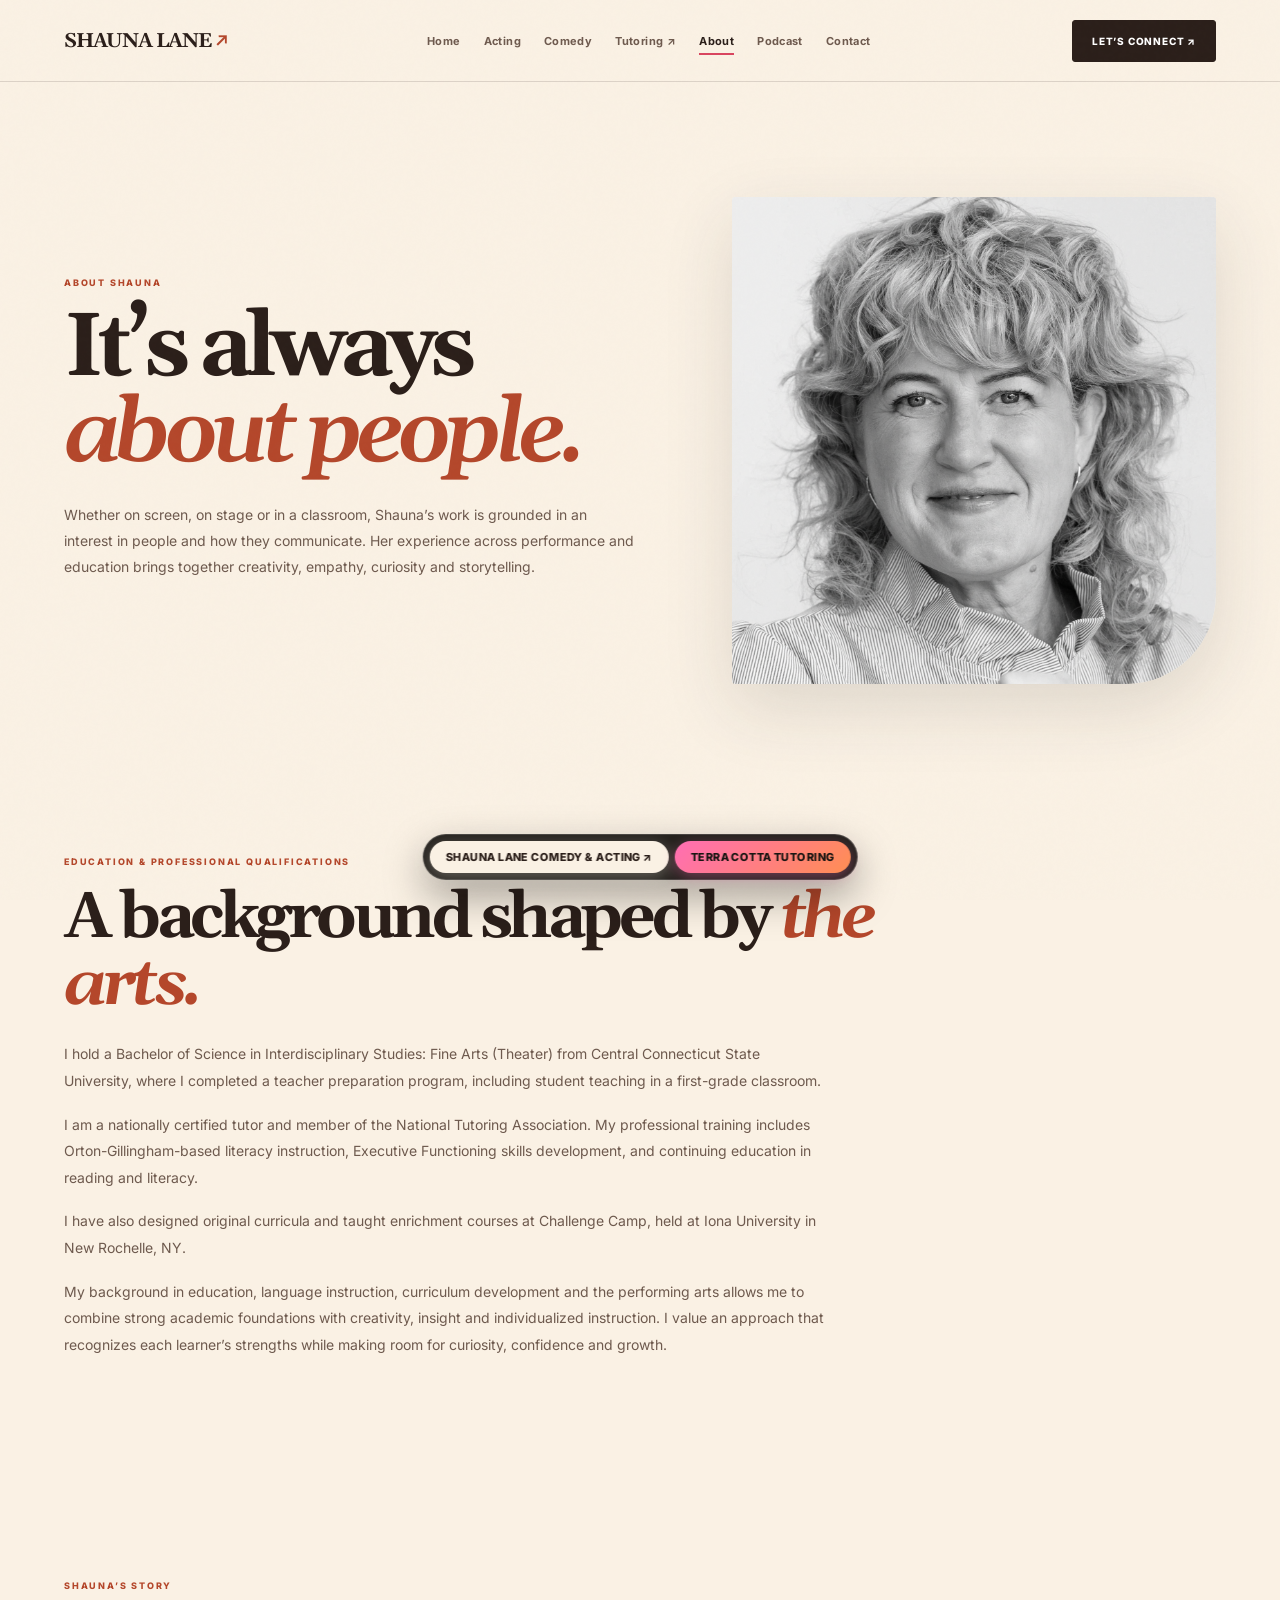
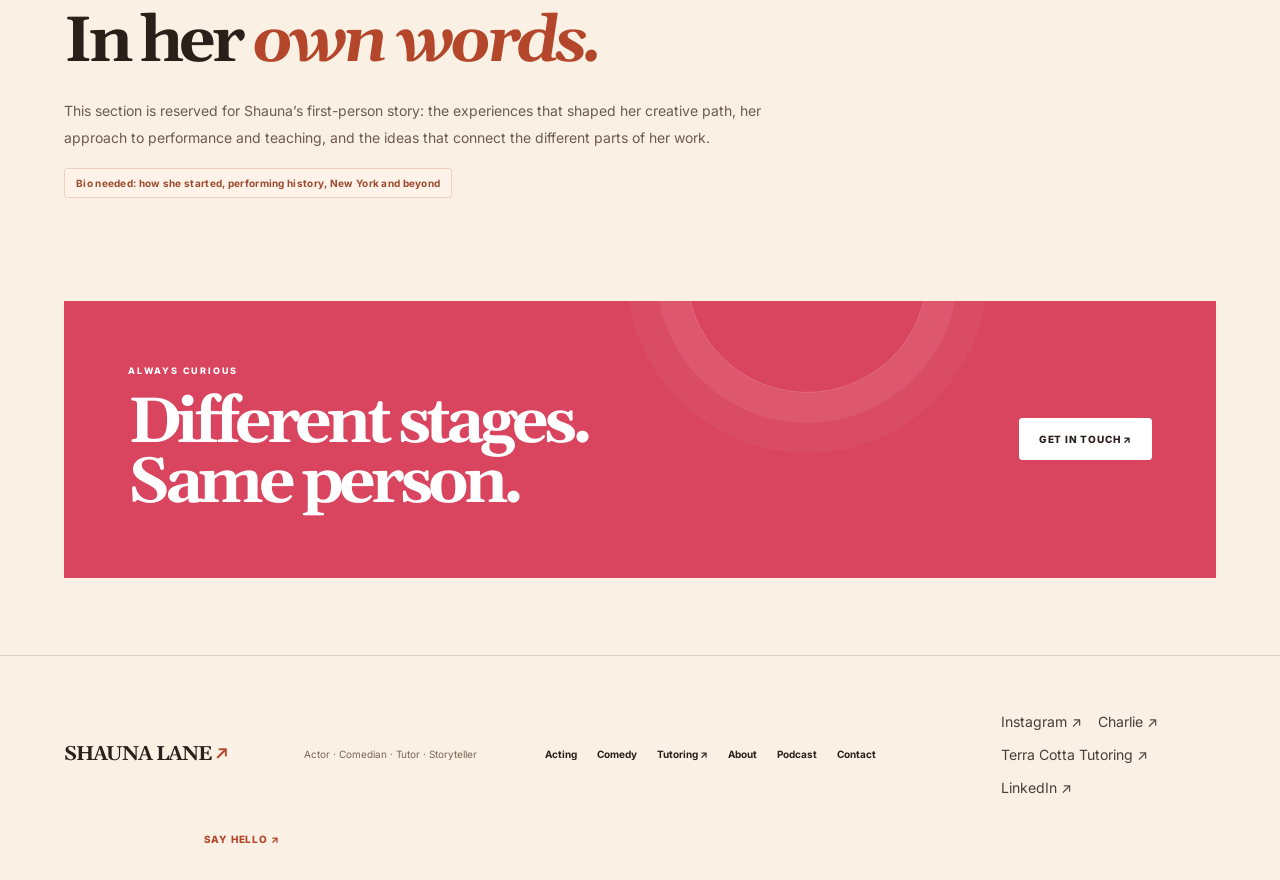
==== commit a4cd9474: "Add YouTube video previews, update floating switcher dock to Shauna Lane Comedy & Acting, and refine" ====
--- a/about.html
+++ b/about.html
@@ -82,6 +82,12 @@
     <a href="mailto:shaunalaneproductions@gmail.com">SAY HELLO ↗</a>
   </footer>
 
+  <!-- FLOATING BOTTOM VERSION SWITCHER DOCK -->
+  <div class="version-switcher-dock" role="region" aria-label="Website section switcher">
+    <a class="version-btn active" data-site-view="magazine" href="index.html" aria-current="page">Shauna Lane Comedy &amp; Acting ↗</a>
+    <a class="version-btn" data-site-view="tutoring" href="https://terracottatutoring.com/">Terra Cotta Tutoring</a>
+  </div>
+
   <script src="script.js"></script>
 </body>
 </html>
--- a/style.css
+++ b/style.css
@@ -193,8 +193,8 @@
    ========================================================================== */
 .stage-grid {
   display: grid;
-  grid-template-columns: repeat(2, 1fr);
-  gap: 20px;
+  grid-template-columns: repeat(auto-fit, minmax(280px, 1fr));
+  gap: 24px;
 }
 .stage-grid .content-card {
   display: flex;
@@ -202,37 +202,62 @@
 }
 .stage-grid .content-card img {
   width: 100%;
-  height: 340px;
+  height: auto;
+  aspect-ratio: 16 / 10;
+  max-height: 380px;
   object-fit: cover;
+  object-position: center center;
   border-radius: 4px;
 }
 
 .charlie-photo-grid {
   display: grid;
-  grid-template-columns: repeat(4, 1fr);
-  gap: 16px;
+  grid-template-columns: repeat(auto-fit, minmax(240px, 1fr));
+  gap: 20px;
 }
 .charlie-photo-grid .content-card {
   overflow: hidden;
+  background: var(--card);
+  display: flex;
+  flex-direction: column;
 }
 .charlie-photo-grid .content-card img {
   width: 100%;
-  height: 380px;
+  aspect-ratio: 2 / 3;
+  height: auto;
+  max-height: 480px;
   object-fit: cover;
+  object-position: center top;
   border-radius: 4px;
   transition: transform 0.5s ease;
 }
+.charlie-photo-grid .content-card img.charlie-disco-img {
+  aspect-ratio: 3 / 4;
+  object-fit: cover;
+  object-position: center top;
+}
+.charlie-photo-grid .content-card img.charlie-art-img {
+  aspect-ratio: 1 / 1;
+  object-fit: cover;
+  object-position: center top;
+}
+.charlie-photo-grid .content-card img.charlie-kitchen-img {
+  aspect-ratio: 16 / 10;
+  object-fit: cover;
+  object-position: center center;
+}
 .charlie-photo-grid .content-card:hover img {
-  transform: scale(1.04);
+  transform: scale(1.03);
 }
 
 @media(max-width: 900px) {
+  .stage-grid {
+    grid-template-columns: repeat(auto-fit, minmax(260px, 1fr));
+    gap: 18px;
+  }
   .charlie-photo-grid {
-    grid-template-columns: repeat(2, 1fr);
-    gap: 14px;
-  }
-  .charlie-photo-grid .content-card img {
-    height: 300px;
+    grid-template-columns: repeat(auto-fit, minmax(220px, 1fr));
+    gap: 16px;
   }
 }
 
@@ -242,17 +267,35 @@
     gap: 24px !important;
   }
   .stage-grid .content-card img {
-    height: clamp(230px, 66vw, 320px) !important;
+    height: auto !important;
+    aspect-ratio: 16 / 10 !important;
     width: 100% !important;
     object-fit: cover !important;
   }
   .charlie-photo-grid {
     grid-template-columns: 1fr !important;
-    gap: 18px !important;
+    gap: 22px !important;
   }
   .charlie-photo-grid .content-card img {
-    height: clamp(280px, 85vw, 420px) !important;
     width: 100% !important;
+    height: auto !important;
+    max-height: 480px !important;
+    object-fit: cover !important;
+  }
+  .charlie-photo-grid .content-card img.charlie-disco-img {
+    aspect-ratio: 3 / 4 !important;
+    max-height: 520px !important;
+    object-fit: cover !important;
+    object-position: center top !important;
+  }
+  .charlie-photo-grid .content-card img.charlie-art-img {
+    aspect-ratio: 1 / 1 !important;
+    max-height: 420px !important;
+    object-fit: cover !important;
+  }
+  .charlie-photo-grid .content-card img.charlie-kitchen-img {
+    aspect-ratio: 16 / 10 !important;
+    max-height: 340px !important;
     object-fit: cover !important;
   }
   .content-grid {
@@ -268,10 +311,11 @@
 }
 
 /* ==========================================================================
-   3D SCROLL TESTIMONIALS (WELL ALIGNED & INTERACTIVE)
+   3D SCROLL TESTIMONIALS (COMPACT, WELL ALIGNED & MULTI-CARD MOBILE)
    ========================================================================== */
-.t3d-section {
-  padding: clamp(60px, 8vw, 100px) 5vw;
+.t3d-section,
+.tt-section.t3d-section {
+  padding: clamp(30px, 4vw, 50px) 5vw !important;
   background: var(--paper-2);
   border-top: 1px solid var(--line);
   border-bottom: 1px solid var(--line);
@@ -286,14 +330,15 @@
   display: flex;
   align-items: flex-end;
   justify-content: space-between;
-  gap: 24px;
-  margin-bottom: 24px;
+  gap: 16px;
+  margin-bottom: 16px;
   flex-wrap: wrap;
 }
-.t3d-header-left h2 {
-  font: 700 clamp(36px, 5.5vw, 68px)/0.98 Gelasio, serif;
-  letter-spacing: -0.07em;
-  margin: 0;
+.t3d-header-left h2,
+.t3d-section .tt-section-title {
+  font: 700 clamp(24px, 4vw, 42px)/1.05 Gelasio, serif !important;
+  letter-spacing: -0.06em;
+  margin: 0 !important;
 }
 .t3d-header-left h2 em {
   font-family: 'Gelasio', serif;
@@ -302,60 +347,60 @@
 }
 .t3d-header-left p {
   color: var(--muted);
-  font-size: 14px;
-  line-height: 1.7;
-  max-width: 540px;
-  margin: 12px 0 0;
+  font-size: 13px;
+  line-height: 1.5;
+  max-width: 500px;
+  margin: 6px 0 0;
 }
 .t3d-controls {
   display: flex;
   align-items: center;
-  gap: 10px;
+  gap: 8px;
 }
 .t3d-arrow {
-  width: 44px;
-  height: 44px;
+  width: 36px;
+  height: 36px;
   border-radius: 50%;
   border: 1px solid var(--line);
   background: var(--card);
   color: var(--ink);
-  font-size: 20px;
+  font-size: 18px;
   cursor: pointer;
   display: inline-flex;
   align-items: center;
   justify-content: center;
-  transition: all 0.25s ease;
-  box-shadow: 0 4px 12px rgba(43,31,26,0.06);
+  transition: all 0.2s ease;
+  box-shadow: 0 2px 8px rgba(43,31,26,0.06);
 }
 .t3d-arrow:hover {
   background: var(--ink);
   color: #fff;
   border-color: var(--ink);
-  transform: scale(1.06);
+  transform: scale(1.05);
 }
 .t3d-filters {
   display: flex;
-  gap: 8px;
-  margin-bottom: 28px;
+  gap: 6px;
+  margin-bottom: 14px;
   overflow-x: auto;
-  padding-bottom: 6px;
+  padding-bottom: 4px;
   scrollbar-width: none;
 }
 .t3d-filters::-webkit-scrollbar {
   display: none;
 }
 .t3d-filter-btn {
-  padding: 8px 18px;
-  border-radius: 20px;
+  padding: 6px 14px;
+  border-radius: 16px;
   border: 1px solid var(--line);
   background: var(--card);
   color: var(--muted);
-  font-size: 11px;
+  font-size: 10.5px;
   font-weight: 700;
-  letter-spacing: 0.05em;
+  letter-spacing: 0.04em;
   cursor: pointer;
   white-space: nowrap;
-  transition: all 0.25s ease;
+  transition: all 0.2s ease;
 }
 .t3d-filter-btn.active, .t3d-filter-btn:hover {
   background: var(--ink);
@@ -366,49 +411,59 @@
   perspective: 1200px;
   perspective-origin: center center;
   overflow: hidden;
-  padding: 15px 0 35px;
+  padding: 4px 0 10px;
 }
 .t3d-track {
   display: flex;
-  gap: 24px;
+  gap: 16px;
   overflow-x: auto;
   scroll-snap-type: x mandatory;
   scroll-behavior: smooth;
-  padding: 15px 10px 30px;
+  padding: 6px 4px 14px;
   -webkit-overflow-scrolling: touch;
-  scrollbar-width: thin;
-  scrollbar-color: var(--orange) transparent;
+  scrollbar-width: none;
+  -ms-overflow-style: none;
 }
 .t3d-track::-webkit-scrollbar {
-  height: 6px;
-}
-.t3d-track::-webkit-scrollbar-track {
-  background: rgba(43,31,26,0.06);
-  border-radius: 3px;
-}
-.t3d-track::-webkit-scrollbar-thumb {
-  background: var(--orange);
-  border-radius: 3px;
+  display: none;
+  width: 0;
+  height: 0;
 }
 .t3d-card {
-  flex: 0 0 clamp(320px, 82vw, 380px);
-  scroll-snap-align: center;
+  flex: 0 0 270px;
+  scroll-snap-align: start;
   background: var(--card);
   border: 1px solid var(--line);
-  border-radius: 12px;
-  padding: 28px 26px 24px;
+  border-radius: 10px;
+  padding: 18px 18px 16px;
   display: flex;
   flex-direction: column;
   justify-content: space-between;
   position: relative;
-  transition: transform 0.4s cubic-bezier(0.2, 0.75, 0.25, 1), box-shadow 0.4s ease, border-color 0.3s;
-  box-shadow: 0 16px 36px rgba(43, 31, 26, 0.08);
+  transition: transform 0.3s cubic-bezier(0.2, 0.75, 0.25, 1), box-shadow 0.3s ease, border-color 0.2s;
+  box-shadow: 0 10px 24px rgba(43, 31, 26, 0.06);
   transform-style: preserve-3d;
+  height: 250px;
+  box-sizing: border-box;
+  cursor: pointer;
 }
 .t3d-card:hover {
-  transform: translateY(-8px) rotateX(2deg) rotateY(-2deg) scale(1.02);
-  box-shadow: 0 24px 50px rgba(180, 71, 43, 0.16);
+  transform: translateY(-5px) scale(1.02);
+  box-shadow: 0 16px 36px rgba(180, 71, 43, 0.12);
   border-color: rgba(180, 71, 43, 0.3);
+}
+.t3d-card.expanded {
+  height: auto !important;
+  min-height: 250px;
+  z-index: 10;
+}
+.t3d-card.expanded .t3d-body {
+  -webkit-line-clamp: unset !important;
+  overflow: visible !important;
+}
+.t3d-card.expanded .t3d-author-role {
+  -webkit-line-clamp: unset !important;
+  overflow: visible !important;
 }
 .t3d-card.hidden {
   display: none !important;
@@ -416,12 +471,12 @@
 .t3d-badge {
   display: inline-block;
   align-self: flex-start;
-  font-size: 9px;
+  font-size: 8px;
   font-weight: 800;
-  letter-spacing: 0.14em;
-  padding: 5px 11px;
-  border-radius: 12px;
-  margin-bottom: 16px;
+  letter-spacing: 0.12em;
+  padding: 3px 8px;
+  border-radius: 10px;
+  margin-bottom: 8px;
   text-transform: uppercase;
 }
 .t3d-badge.comedy {
@@ -442,53 +497,140 @@
 }
 .t3d-quote-mark {
   font-family: 'Gelasio', serif;
-  font-size: 46px;
-  line-height: 0.7;
+  font-size: 28px;
+  line-height: 0.6;
   color: var(--orange);
-  opacity: 0.35;
+  opacity: 0.4;
   display: block;
-  margin-bottom: 8px;
+  margin-bottom: 4px;
 }
 .t3d-body {
   font-family: 'Gelasio', serif;
   font-style: italic;
-  font-size: 15px;
-  line-height: 1.65;
+  font-size: 13px;
+  line-height: 1.45;
   color: var(--ink);
-  margin: 0 0 20px;
+  margin: 0 0 10px;
   flex-grow: 1;
+  display: -webkit-box;
+  -webkit-line-clamp: 5;
+  -webkit-box-orient: vertical;
+  overflow: hidden;
+  text-overflow: ellipsis;
 }
 .t3d-author-box {
   border-top: 1px solid var(--line);
-  padding-top: 14px;
+  padding-top: 8px;
   display: flex;
   flex-direction: column;
-  gap: 3px;
+  gap: 2px;
 }
 .t3d-author-name {
   font-family: 'Inter', sans-serif;
-  font-size: 13px;
+  font-size: 12px;
   font-weight: 800;
-  letter-spacing: 0.04em;
+  letter-spacing: 0.02em;
   color: var(--ink);
+  white-space: nowrap;
+  overflow: hidden;
+  text-overflow: ellipsis;
 }
 .t3d-author-role {
-  font-size: 11px;
+  font-size: 10px;
   color: var(--muted);
-  line-height: 1.4;
-}
-
-@media (max-width: 760px) {
-  .t3d-section {
-    padding: 50px 5vw;
-  }
+  line-height: 1.3;
+  display: -webkit-box;
+  -webkit-line-clamp: 2;
+  -webkit-box-orient: vertical;
+  overflow: hidden;
+}
+
+/* Tablet: 2.5 - 3 in view */
+@media (max-width: 900px) {
   .t3d-card {
-    flex: 0 0 85vw;
-    padding: 24px 20px 20px;
+    flex: 0 0 240px;
+    height: 240px;
+    padding: 16px 14px 14px;
+  }
+}
+
+/* Mobile: shows 2 to 3 compact testimonials in a row */
+@media (max-width: 680px) {
+  .t3d-section,
+  .tt-section.t3d-section {
+    padding: 24px 4vw !important;
+  }
+  .t3d-header {
+    margin-bottom: 12px;
+    gap: 10px;
+  }
+  .t3d-header-left h2,
+  .t3d-section .tt-section-title {
+    font-size: clamp(20px, 5.5vw, 28px) !important;
+    line-height: 1.1 !important;
+  }
+  .t3d-header-left p {
+    font-size: 11.5px;
+    margin-top: 4px;
+    line-height: 1.4;
+  }
+  .t3d-arrow {
+    width: 32px;
+    height: 32px;
+    font-size: 16px;
+  }
+  .t3d-filters {
+    margin-bottom: 10px;
+    gap: 5px;
+  }
+  .t3d-filter-btn {
+    padding: 5px 11px;
+    font-size: 9.5px;
+  }
+  .t3d-track {
+    gap: 10px;
+    padding: 4px 2px 10px;
+  }
+  /* Two full cards visible on mobile row with peek of third */
+  .t3d-card {
+    flex: 0 0 clamp(160px, 46vw, 210px);
+    height: 215px;
+    padding: 12px 11px 10px;
+    border-radius: 8px;
+  }
+  .t3d-quote-mark {
+    font-size: 22px;
+    margin-bottom: 2px;
   }
   .t3d-body {
-    font-size: 14px;
-    line-height: 1.6;
+    font-size: 11.5px;
+    line-height: 1.38;
+    margin-bottom: 6px;
+    -webkit-line-clamp: 4;
+  }
+  .t3d-badge {
+    font-size: 7px;
+    padding: 2px 6px;
+    margin-bottom: 5px;
+  }
+  .t3d-author-box {
+    padding-top: 6px;
+  }
+  .t3d-author-name {
+    font-size: 10.5px;
+  }
+  .t3d-author-role {
+    font-size: 9px;
+    line-height: 1.2;
+    -webkit-line-clamp: 1;
+  }
+}
+
+/* Very narrow mobile (< 360px): 2 compact cards */
+@media (max-width: 360px) {
+  .t3d-card {
+    flex: 0 0 150px;
+    height: 205px;
   }
 }
 
@@ -496,3 +638,290 @@
  *,*:before,*:after{scroll-behavior:auto!important;animation-duration:.01ms!important;animation-iteration-count:1!important;transition-duration:.01ms!important}
  .reveal{opacity:1;transform:none}
 }
+
+/* ==========================================================================
+   VIDEO PREVIEWS & UNIVERSAL LIGHTBOX MODAL
+   ========================================================================== */
+.video-preview-grid {
+  display: grid;
+  grid-template-columns: repeat(auto-fill, minmax(280px, 1fr));
+  gap: 20px;
+}
+.video-card {
+  background: var(--card);
+  border: 1px solid var(--line);
+  border-radius: var(--radius);
+  overflow: hidden;
+  transition: transform 0.35s var(--ease), box-shadow 0.35s ease, border-color 0.3s;
+  display: flex;
+  flex-direction: column;
+}
+.video-card:hover {
+  transform: translateY(-5px);
+  box-shadow: var(--shadow);
+  border-color: var(--blue);
+}
+.video-thumb-container {
+  position: relative;
+  width: 100%;
+  aspect-ratio: 16 / 9;
+  background: #181512;
+  overflow: hidden;
+  cursor: pointer;
+}
+.video-thumb-container img {
+  width: 100%;
+  height: 100%;
+  object-fit: cover;
+  transition: transform 0.6s var(--ease);
+  display: block;
+}
+.video-card:hover .video-thumb-container img {
+  transform: scale(1.05);
+}
+.video-play-overlay {
+  position: absolute;
+  inset: 0;
+  background: rgba(24, 21, 18, 0.3);
+  display: flex;
+  align-items: center;
+  justify-content: center;
+  transition: background 0.3s ease;
+}
+.video-card:hover .video-play-overlay {
+  background: rgba(24, 21, 18, 0.1);
+}
+.video-play-pill {
+  width: 52px;
+  height: 52px;
+  border-radius: 50%;
+  background: #ff0000;
+  color: #fff;
+  display: flex;
+  align-items: center;
+  justify-content: center;
+  box-shadow: 0 8px 24px rgba(0, 0, 0, 0.45);
+  transition: transform 0.3s var(--ease), background 0.25s;
+}
+.video-card:hover .video-play-pill {
+  transform: scale(1.15);
+  background: #e60000;
+}
+.video-play-pill svg {
+  width: 20px;
+  height: 20px;
+  fill: currentColor;
+  margin-left: 2px;
+}
+.video-category-tag {
+  position: absolute;
+  top: 10px;
+  left: 10px;
+  background: rgba(24, 21, 18, 0.88);
+  backdrop-filter: blur(8px);
+  color: #fff;
+  font-size: 9px;
+  font-weight: 800;
+  letter-spacing: 0.1em;
+  text-transform: uppercase;
+  padding: 4px 9px;
+  border-radius: 4px;
+  border: 1px solid rgba(255, 255, 255, 0.15);
+}
+.video-card-body {
+  padding: 16px 18px 18px;
+  display: flex;
+  flex-direction: column;
+  flex-grow: 1;
+}
+.video-card-body h3 {
+  font: 700 20px/1.25 Gelasio, serif;
+  letter-spacing: -0.04em;
+  margin: 0 0 8px;
+  color: var(--ink);
+}
+.video-card-body p {
+  font-size: 13px;
+  line-height: 1.55;
+  color: var(--muted);
+  margin: 0 0 14px;
+  flex-grow: 1;
+}
+.video-card-links {
+  display: flex;
+  align-items: center;
+  justify-content: space-between;
+  margin-top: auto;
+  padding-top: 10px;
+  border-top: 1px solid var(--line);
+  font-size: 11.5px;
+  font-weight: 700;
+}
+.video-play-link {
+  color: var(--blue);
+  cursor: pointer;
+  background: none;
+  border: none;
+  padding: 0;
+  font: inherit;
+  font-weight: 700;
+  display: inline-flex;
+  align-items: center;
+  gap: 4px;
+}
+.video-play-link:hover {
+  text-decoration: underline;
+}
+.video-yt-link {
+  color: var(--muted);
+  text-decoration: none;
+}
+.video-yt-link:hover {
+  color: var(--ink);
+  text-decoration: underline;
+}
+
+/* Universal Lightbox Modal */
+.site-video-modal {
+  position: fixed;
+  inset: 0;
+  z-index: 999;
+  background: rgba(15, 10, 8, 0.9);
+  backdrop-filter: blur(12px);
+  display: flex;
+  align-items: center;
+  justify-content: center;
+  padding: 20px;
+}
+.site-video-modal[hidden] {
+  display: none !important;
+}
+.site-video-dialog {
+  background: #181512;
+  color: #fff;
+  width: min(900px, 94vw);
+  border-radius: 14px;
+  overflow: hidden;
+  border: 1px solid rgba(255, 255, 255, 0.15);
+  box-shadow: 0 30px 80px rgba(0, 0, 0, 0.7);
+}
+.site-video-header {
+  display: flex;
+  align-items: center;
+  justify-content: space-between;
+  padding: 14px 20px;
+  border-bottom: 1px solid rgba(255, 255, 255, 0.1);
+}
+.site-video-header h4 {
+  margin: 0;
+  font-family: 'Gelasio', serif;
+  font-size: 18px;
+  color: #fff;
+}
+.site-video-close {
+  background: rgba(255, 255, 255, 0.12);
+  color: #fff;
+  border: 0;
+  width: 34px;
+  height: 34px;
+  border-radius: 50%;
+  font-size: 18px;
+  cursor: pointer;
+  display: flex;
+  align-items: center;
+  justify-content: center;
+  transition: all 0.2s ease;
+}
+.site-video-close:hover {
+  background: #ff0000;
+  color: #fff;
+}
+.site-video-frame-wrap {
+  width: 100%;
+  aspect-ratio: 16 / 9;
+  background: #000;
+  position: relative;
+}
+.site-video-frame-wrap iframe,
+.site-video-frame-wrap video {
+  width: 100%;
+  height: 100%;
+  border: 0;
+  display: block;
+}
+
+/* ==========================================================================
+   FLOATING DOCK VERSION SWITCHER (MATCHES ATTACHMENT 6 PILL TOGGLE)
+   ========================================================================== */
+.version-switcher-dock {
+  position: fixed;
+  bottom: 20px;
+  left: 50%;
+  transform: translateX(-50%);
+  z-index: 999;
+  background: rgba(24, 21, 18, 0.94);
+  backdrop-filter: blur(16px);
+  -webkit-backdrop-filter: blur(16px);
+  padding: 6px;
+  border-radius: 999px;
+  border: 1px solid rgba(255, 255, 255, 0.15);
+  box-shadow: 0 16px 40px rgba(0, 0, 0, 0.35);
+  display: inline-flex;
+  align-items: center;
+  gap: 6px;
+  max-width: 94vw;
+}
+.version-switcher-label {
+  display: none !important;
+}
+.version-btn {
+  border: 0;
+  background: transparent;
+  color: rgba(255, 255, 255, 0.78);
+  padding: 9px 16px;
+  border-radius: 999px;
+  font-family: inherit;
+  font-size: 11px;
+  font-weight: 700;
+  letter-spacing: 0.04em;
+  text-transform: uppercase;
+  cursor: pointer;
+  display: inline-flex;
+  align-items: center;
+  gap: 7px;
+  text-decoration: none;
+  transition: all 0.25s cubic-bezier(0.2, 0.75, 0.25, 1);
+  white-space: nowrap;
+}
+.version-btn:hover {
+  color: #fff;
+  background: rgba(255, 255, 255, 0.1);
+}
+.version-btn.active[data-site-view="magazine"],
+.version-btn[data-site-view="magazine"]:focus-visible {
+  background: #FAF1E4;
+  color: #2B1F1A;
+  font-weight: 800;
+  box-shadow: 0 4px 16px rgba(250, 241, 228, 0.3);
+}
+.version-btn[data-site-view="tutoring"] {
+  background: linear-gradient(135deg, #FF6EB4 0%, #FF8E53 100%);
+  color: #181512;
+  font-weight: 800;
+  box-shadow: 0 4px 14px rgba(255, 110, 180, 0.35);
+}
+.version-btn[data-site-view="tutoring"]:hover {
+  filter: brightness(1.08);
+}
+@media (max-width: 600px) {
+  .version-switcher-dock {
+    bottom: 14px;
+    padding: 5px;
+    gap: 4px;
+  }
+  .version-btn {
+    padding: 8px 12px;
+    font-size: 10px;
+    letter-spacing: 0.02em;
+  }
+}
